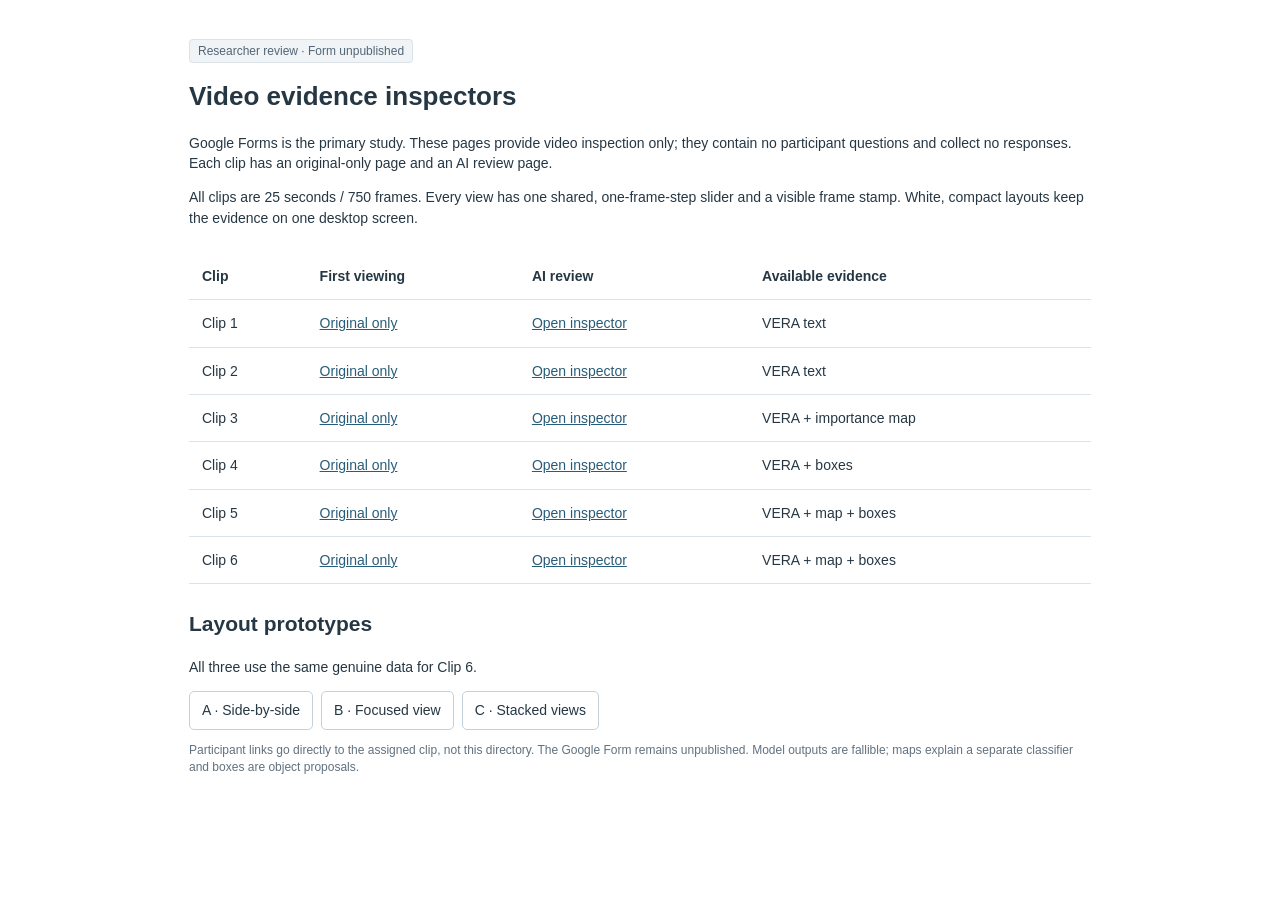
==== index.html @ 15fa7ff5 "Add Forms-led six-clip evidence inspectors" ====
<!doctype html><html lang="en"><head><meta charset="utf-8"><meta name="viewport" content="width=device-width,initial-scale=1"><meta name="robots" content="noindex,nofollow,noarchive"><meta name="referrer" content="no-referrer"><title>Video evidence inspector</title><link rel="stylesheet" href="style.css"></head><body><div id="app"><p>Loading the inspector…</p></div><script src="app.js"></script></body></html>
---- style.css ----
:root{font-family:Arial,Helvetica,sans-serif;color:#263744;background:#fff;font-size:14px;line-height:1.45;--line:#dce3e8;--accent:#285d79;--muted:#61717f}*{box-sizing:border-box}body{margin:0}button,select,input{font:inherit}button,a.button{border:1px solid #c5d1da;background:white;color:#263744;padding:8px 12px;border-radius:5px;cursor:pointer;text-decoration:none}button.primary{background:#285d79;color:white;border-color:#285d79}button:focus-visible,a:focus-visible,input:focus-visible,select:focus-visible{outline:3px solid #d6a550;outline-offset:2px}button:disabled{opacity:.45;cursor:default}header{height:62px;border-bottom:1px solid var(--line);padding:12px 24px;display:flex;align-items:center;gap:12px}.logo{font-weight:700;letter-spacing:.04em;background:#eef3f6;padding:5px 8px;border:1px solid var(--line);border-radius:4px}.headerTitle{font-weight:600}.pill{font-size:12px;color:#526575;padding:4px 8px;background:#f0f4f6;border:1px solid var(--line);border-radius:4px}.right{margin-left:auto}.shell{height:100dvh;display:flex;flex-direction:column}.workspace{display:grid;grid-template-columns:minmax(0,1fr) 340px;gap:16px;flex:1;min-height:0;padding:18px 24px 12px}.mediaArea{display:flex;flex-direction:column;min-height:0;min-width:0}.toolbar{display:flex;align-items:center;justify-content:space-between;gap:10px;min-height:38px;margin-bottom:8px}.toolbar h1{font-size:17px;margin:0;font-weight:600}.tabs{display:flex;gap:4px;flex-wrap:wrap}.tabs button{font-size:12px;padding:5px 9px}.tabs button.active{background:#eaf1f5;border-color:#7297ad}.panes{display:flex;gap:10px;flex:1;min-height:0;align-items:stretch}.pane{display:flex;flex-direction:column;flex:1;min-width:0;border:1px solid var(--line);border-radius:6px;overflow:hidden}.pane h2{font-size:13px;font-weight:600;margin:0;padding:9px 11px;border-bottom:1px solid var(--line);background:#fafcfd}.picture{position:relative;display:flex;align-items:center;justify-content:center;min-height:0;flex:1;background:#f7f9fa}.picture canvas,.picture video{width:100%;height:100%;min-height:0;object-fit:contain;display:block}.stamp{position:absolute;left:8px;bottom:8px;background:rgba(255,255,255,.94);border:1px solid #d0dbe3;color:#263744;font:11px ui-monospace,monospace;padding:3px 6px;border-radius:3px;pointer-events:none}.caption{min-height:55px;padding:8px 10px;color:var(--muted);font-size:11px;border-top:1px solid var(--line)}.aside{border:1px solid var(--line);border-radius:6px;display:flex;flex-direction:column;min-height:0;overflow:hidden}.asideHead{padding:12px;border-bottom:1px solid var(--line);background:#fafcfd}.aside h2{font-size:15px;margin:0 0 5px}.muted{color:var(--muted);font-size:12px}select{max-width:100%;padding:6px;background:white;border:1px solid #c5d1da;border-radius:4px;margin-top:6px}.output{padding:12px;flex:1;min-height:0;display:flex;flex-direction:column}.verdict{font-size:13px;font-weight:600;margin-bottom:8px}.raw{white-space:pre-wrap;font:13px/1.45 Arial,Helvetica,sans-serif;margin:0;overflow:auto;flex:1;min-height:0}.sampleArea{padding:10px 12px;border-top:1px solid var(--line)}.samples{display:flex;gap:4px;flex-wrap:wrap;margin-top:5px}.samples button{font:11px ui-monospace,monospace;padding:3px 6px}.audit{padding:9px 12px;border-top:1px solid var(--line);font-size:11px;color:var(--muted)}.audit button{font-size:11px;padding:3px 6px}.timeline{border-top:1px solid var(--line);padding:12px 24px 16px;background:#fff}.timelineTop{display:flex;gap:16px;align-items:center;justify-content:space-between}.frameReadout{font:600 16px ui-monospace,monospace}.controls{display:flex;align-items:center;gap:8px}.controls input[type=number]{width:70px;padding:7px;border:1px solid #c5d1da;border-radius:4px}.range{width:100%;accent-color:var(--accent);margin:12px 0 4px}.timelineBottom{display:flex;justify-content:space-between;gap:15px;font-size:11px;color:var(--muted)}.notice{border-bottom:1px solid var(--line);padding:7px 24px;color:var(--muted);font-size:12px;background:#fafcfd}.directory{max-width:950px;margin:40px auto;padding:0 24px}.directory h1{font-size:26px}.directory table{width:100%;border-collapse:collapse;margin:25px 0}.directory th,.directory td{text-align:left;padding:13px;border-bottom:1px solid var(--line)}a{color:var(--accent)}.error{padding:24px;color:#8c452e}.empty{padding:22px;color:var(--muted);font-size:14px}.mono{font-family:ui-monospace,monospace}.prototype{display:flex;gap:8px;margin:10px 0}.shell[data-layout=focus] .pane:not(.activePane){display:none}.shell[data-layout=focus] .pane.activePane{max-width:100%}.shell[data-layout=stack] .panes{flex-direction:column}.shell[data-layout=stack] .pane h2{padding:3px 9px}.shell[data-layout=stack] .caption{min-height:0;padding:3px 9px}.shell[data-layout=stack] .stamp{bottom:3px}.shell.before .workspace{grid-template-columns:minmax(0,1fr) 290px}.shell.before .panes{max-width:880px;width:100%;margin:auto}.shell.before .aside{justify-content:flex-start}.hide{display:none!important}@media(max-height:760px){header{height:48px}.workspace{padding-top:10px;padding-bottom:8px}.toolbar{min-height:28px}.asideHead,.output{padding:9px}.sampleArea{padding:7px 9px}.raw{font-size:12px}.timeline{padding-top:8px;padding-bottom:10px}}@media(max-width:850px){.workspace{grid-template-columns:minmax(0,1fr) 280px;padding-left:12px;padding-right:12px;gap:10px}.raw{font-size:12px}.tabs button{padding:4px 6px}header{padding-left:12px;padding-right:12px}.timeline{padding-left:12px;padding-right:12px}.timelineBottom{font-size:10px}}@media(max-width:650px){.shell{height:auto;min-height:100dvh}.workspace,.shell.before .workspace{display:flex;flex-direction:column}.mediaArea{height:430px;flex:none}.aside{min-height:320px}.panes{flex-direction:column}.pane{min-height:150px}.timeline{position:sticky;bottom:0;z-index:2}.timelineTop{flex-wrap:wrap}.notice::after{content:' For the full single-screen comparison, use a laptop or desktop.'}.headerTitle{font-size:12px}.pill{display:none}}
.textPages{display:flex;align-items:center;justify-content:space-between;margin-top:8px;font-size:10px;color:var(--muted);gap:8px}.textPages button{font-size:11px;padding:2px 8px}.raw{overflow:hidden}
.shell{min-height:700px}.raw{overflow:auto}
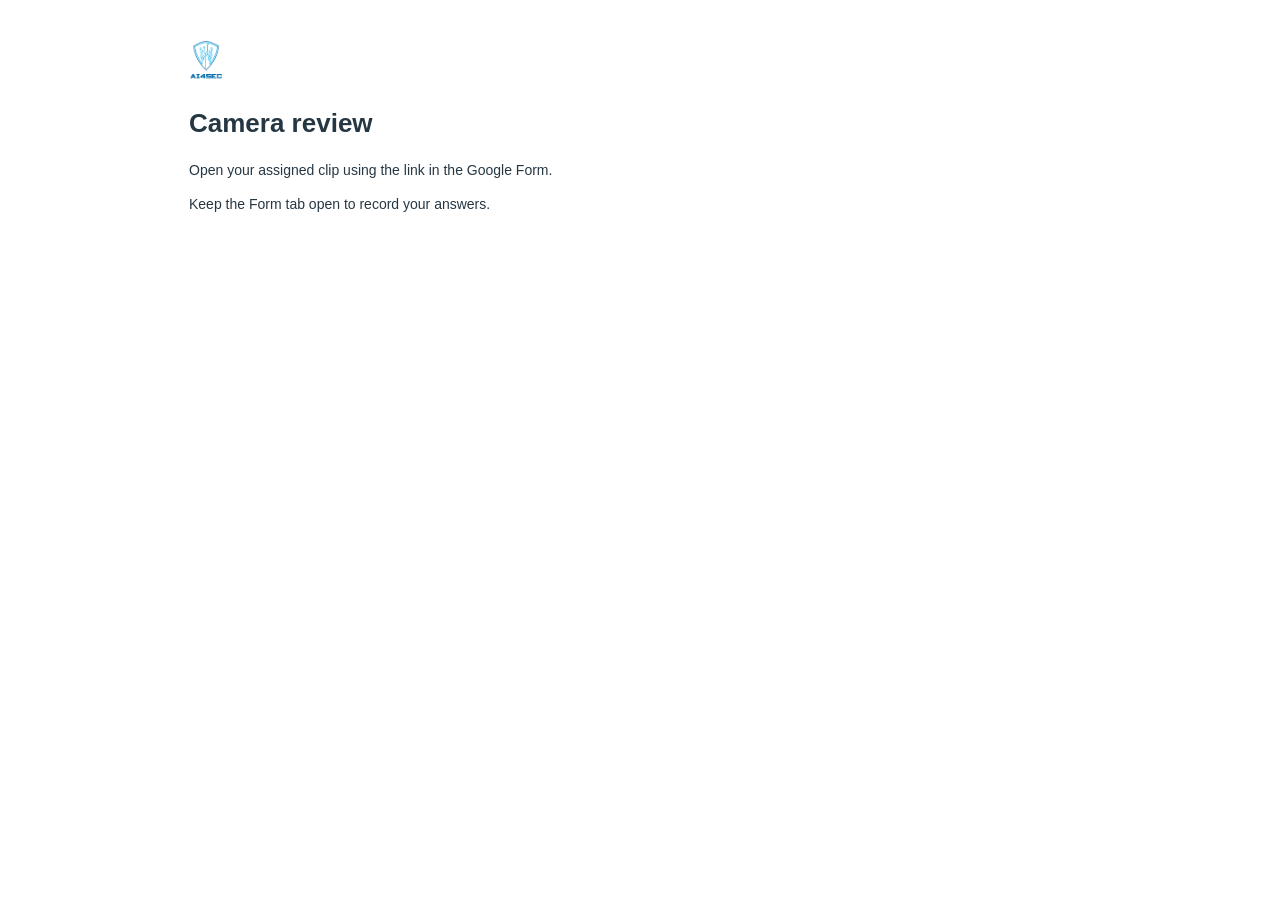
==== commit 2fa22dc7: "Add frame selection, hold-to-step controls and individual clip pages" ====
--- a/index.html
+++ b/index.html
@@ -1 +1,15 @@
-<!doctype html><html lang="en"><head><meta charset="utf-8"><meta name="viewport" content="width=device-width,initial-scale=1"><meta name="robots" content="noindex,nofollow,noarchive"><meta name="referrer" content="no-referrer"><title>Video evidence inspector</title><link rel="stylesheet" href="style.css"></head><body><div id="app"><p>Loading the inspector…</p></div><script src="app.js"></script></body></html>
+<!doctype html>
+<html lang="en">
+  <head>
+    <meta charset="utf-8" />
+    <meta name="viewport" content="width=device-width,initial-scale=1" />
+    <meta name="robots" content="noindex,nofollow,noarchive" />
+    <meta name="referrer" content="no-referrer" />
+    <title>Camera review | AI4Sec lab</title>
+    <link rel="stylesheet" href="style.css" />
+  </head>
+  <body>
+    <div id="app"><p>Loading the inspector…</p></div>
+    <script type="module" src="app.js"></script>
+  </body>
+</html>
--- a/style.css
+++ b/style.css
@@ -1,3 +1,705 @@
-:root{font-family:Arial,Helvetica,sans-serif;color:#263744;background:#fff;font-size:14px;line-height:1.45;--line:#dce3e8;--accent:#285d79;--muted:#61717f}*{box-sizing:border-box}body{margin:0}button,select,input{font:inherit}button,a.button{border:1px solid #c5d1da;background:white;color:#263744;padding:8px 12px;border-radius:5px;cursor:pointer;text-decoration:none}button.primary{background:#285d79;color:white;border-color:#285d79}button:focus-visible,a:focus-visible,input:focus-visible,select:focus-visible{outline:3px solid #d6a550;outline-offset:2px}button:disabled{opacity:.45;cursor:default}header{height:62px;border-bottom:1px solid var(--line);padding:12px 24px;display:flex;align-items:center;gap:12px}.logo{font-weight:700;letter-spacing:.04em;background:#eef3f6;padding:5px 8px;border:1px solid var(--line);border-radius:4px}.headerTitle{font-weight:600}.pill{font-size:12px;color:#526575;padding:4px 8px;background:#f0f4f6;border:1px solid var(--line);border-radius:4px}.right{margin-left:auto}.shell{height:100dvh;display:flex;flex-direction:column}.workspace{display:grid;grid-template-columns:minmax(0,1fr) 340px;gap:16px;flex:1;min-height:0;padding:18px 24px 12px}.mediaArea{display:flex;flex-direction:column;min-height:0;min-width:0}.toolbar{display:flex;align-items:center;justify-content:space-between;gap:10px;min-height:38px;margin-bottom:8px}.toolbar h1{font-size:17px;margin:0;font-weight:600}.tabs{display:flex;gap:4px;flex-wrap:wrap}.tabs button{font-size:12px;padding:5px 9px}.tabs button.active{background:#eaf1f5;border-color:#7297ad}.panes{display:flex;gap:10px;flex:1;min-height:0;align-items:stretch}.pane{display:flex;flex-direction:column;flex:1;min-width:0;border:1px solid var(--line);border-radius:6px;overflow:hidden}.pane h2{font-size:13px;font-weight:600;margin:0;padding:9px 11px;border-bottom:1px solid var(--line);background:#fafcfd}.picture{position:relative;display:flex;align-items:center;justify-content:center;min-height:0;flex:1;background:#f7f9fa}.picture canvas,.picture video{width:100%;height:100%;min-height:0;object-fit:contain;display:block}.stamp{position:absolute;left:8px;bottom:8px;background:rgba(255,255,255,.94);border:1px solid #d0dbe3;color:#263744;font:11px ui-monospace,monospace;padding:3px 6px;border-radius:3px;pointer-events:none}.caption{min-height:55px;padding:8px 10px;color:var(--muted);font-size:11px;border-top:1px solid var(--line)}.aside{border:1px solid var(--line);border-radius:6px;display:flex;flex-direction:column;min-height:0;overflow:hidden}.asideHead{padding:12px;border-bottom:1px solid var(--line);background:#fafcfd}.aside h2{font-size:15px;margin:0 0 5px}.muted{color:var(--muted);font-size:12px}select{max-width:100%;padding:6px;background:white;border:1px solid #c5d1da;border-radius:4px;margin-top:6px}.output{padding:12px;flex:1;min-height:0;display:flex;flex-direction:column}.verdict{font-size:13px;font-weight:600;margin-bottom:8px}.raw{white-space:pre-wrap;font:13px/1.45 Arial,Helvetica,sans-serif;margin:0;overflow:auto;flex:1;min-height:0}.sampleArea{padding:10px 12px;border-top:1px solid var(--line)}.samples{display:flex;gap:4px;flex-wrap:wrap;margin-top:5px}.samples button{font:11px ui-monospace,monospace;padding:3px 6px}.audit{padding:9px 12px;border-top:1px solid var(--line);font-size:11px;color:var(--muted)}.audit button{font-size:11px;padding:3px 6px}.timeline{border-top:1px solid var(--line);padding:12px 24px 16px;background:#fff}.timelineTop{display:flex;gap:16px;align-items:center;justify-content:space-between}.frameReadout{font:600 16px ui-monospace,monospace}.controls{display:flex;align-items:center;gap:8px}.controls input[type=number]{width:70px;padding:7px;border:1px solid #c5d1da;border-radius:4px}.range{width:100%;accent-color:var(--accent);margin:12px 0 4px}.timelineBottom{display:flex;justify-content:space-between;gap:15px;font-size:11px;color:var(--muted)}.notice{border-bottom:1px solid var(--line);padding:7px 24px;color:var(--muted);font-size:12px;background:#fafcfd}.directory{max-width:950px;margin:40px auto;padding:0 24px}.directory h1{font-size:26px}.directory table{width:100%;border-collapse:collapse;margin:25px 0}.directory th,.directory td{text-align:left;padding:13px;border-bottom:1px solid var(--line)}a{color:var(--accent)}.error{padding:24px;color:#8c452e}.empty{padding:22px;color:var(--muted);font-size:14px}.mono{font-family:ui-monospace,monospace}.prototype{display:flex;gap:8px;margin:10px 0}.shell[data-layout=focus] .pane:not(.activePane){display:none}.shell[data-layout=focus] .pane.activePane{max-width:100%}.shell[data-layout=stack] .panes{flex-direction:column}.shell[data-layout=stack] .pane h2{padding:3px 9px}.shell[data-layout=stack] .caption{min-height:0;padding:3px 9px}.shell[data-layout=stack] .stamp{bottom:3px}.shell.before .workspace{grid-template-columns:minmax(0,1fr) 290px}.shell.before .panes{max-width:880px;width:100%;margin:auto}.shell.before .aside{justify-content:flex-start}.hide{display:none!important}@media(max-height:760px){header{height:48px}.workspace{padding-top:10px;padding-bottom:8px}.toolbar{min-height:28px}.asideHead,.output{padding:9px}.sampleArea{padding:7px 9px}.raw{font-size:12px}.timeline{padding-top:8px;padding-bottom:10px}}@media(max-width:850px){.workspace{grid-template-columns:minmax(0,1fr) 280px;padding-left:12px;padding-right:12px;gap:10px}.raw{font-size:12px}.tabs button{padding:4px 6px}header{padding-left:12px;padding-right:12px}.timeline{padding-left:12px;padding-right:12px}.timelineBottom{font-size:10px}}@media(max-width:650px){.shell{height:auto;min-height:100dvh}.workspace,.shell.before .workspace{display:flex;flex-direction:column}.mediaArea{height:430px;flex:none}.aside{min-height:320px}.panes{flex-direction:column}.pane{min-height:150px}.timeline{position:sticky;bottom:0;z-index:2}.timelineTop{flex-wrap:wrap}.notice::after{content:' For the full single-screen comparison, use a laptop or desktop.'}.headerTitle{font-size:12px}.pill{display:none}}
-.textPages{display:flex;align-items:center;justify-content:space-between;margin-top:8px;font-size:10px;color:var(--muted);gap:8px}.textPages button{font-size:11px;padding:2px 8px}.raw{overflow:hidden}
-.shell{min-height:700px}.raw{overflow:auto}
+:root {
+  font-family: Arial, Helvetica, sans-serif;
+  color: #263744;
+  background: #fff;
+  font-size: 14px;
+  line-height: 1.45;
+  --line: #dce3e8;
+  --accent: #285d79;
+  --muted: #61717f;
+}
+* {
+  box-sizing: border-box;
+}
+body {
+  margin: 0;
+}
+button,
+select,
+input {
+  font: inherit;
+}
+button,
+a.button {
+  border: 1px solid #c5d1da;
+  background: white;
+  color: #263744;
+  padding: 8px 12px;
+  border-radius: 5px;
+  cursor: pointer;
+  text-decoration: none;
+}
+button.primary {
+  background: #285d79;
+  color: white;
+  border-color: #285d79;
+}
+button:focus-visible,
+a:focus-visible,
+input:focus-visible,
+select:focus-visible {
+  outline: 3px solid #d6a550;
+  outline-offset: 2px;
+}
+button:disabled {
+  opacity: 0.45;
+  cursor: default;
+}
+header {
+  height: 62px;
+  border-bottom: 1px solid var(--line);
+  padding: 12px 24px;
+  display: flex;
+  align-items: center;
+  gap: 12px;
+}
+.logo {
+  font-weight: 700;
+  letter-spacing: 0.04em;
+  background: #eef3f6;
+  padding: 5px 8px;
+  border: 1px solid var(--line);
+  border-radius: 4px;
+}
+.headerTitle {
+  font-weight: 600;
+}
+.pill {
+  font-size: 12px;
+  color: #526575;
+  padding: 4px 8px;
+  background: #f0f4f6;
+  border: 1px solid var(--line);
+  border-radius: 4px;
+}
+.right {
+  margin-left: auto;
+}
+.shell {
+  height: 100dvh;
+  display: flex;
+  flex-direction: column;
+}
+.workspace {
+  display: grid;
+  grid-template-columns: minmax(0, 1fr) 340px;
+  gap: 16px;
+  flex: 1;
+  min-height: 0;
+  padding: 18px 24px 12px;
+}
+.mediaArea {
+  display: flex;
+  flex-direction: column;
+  min-height: 0;
+  min-width: 0;
+}
+.toolbar {
+  display: flex;
+  align-items: center;
+  justify-content: space-between;
+  gap: 10px;
+  min-height: 38px;
+  margin-bottom: 8px;
+}
+.toolbar h1 {
+  font-size: 17px;
+  margin: 0;
+  font-weight: 600;
+}
+.tabs {
+  display: flex;
+  gap: 4px;
+  flex-wrap: wrap;
+}
+.tabs button {
+  font-size: 12px;
+  padding: 5px 9px;
+}
+.tabs button.active {
+  background: #eaf1f5;
+  border-color: #7297ad;
+}
+.panes {
+  display: flex;
+  gap: 10px;
+  flex: 1;
+  min-height: 0;
+  align-items: stretch;
+}
+.pane {
+  display: flex;
+  flex-direction: column;
+  flex: 1;
+  min-width: 0;
+  border: 1px solid var(--line);
+  border-radius: 6px;
+  overflow: hidden;
+}
+.pane h2 {
+  font-size: 13px;
+  font-weight: 600;
+  margin: 0;
+  padding: 9px 11px;
+  border-bottom: 1px solid var(--line);
+  background: #fafcfd;
+}
+.picture {
+  position: relative;
+  display: flex;
+  align-items: center;
+  justify-content: center;
+  min-height: 0;
+  flex: 1;
+  background: #f7f9fa;
+}
+.picture canvas,
+.picture video {
+  width: 100%;
+  height: 100%;
+  min-height: 0;
+  object-fit: contain;
+  display: block;
+}
+.stamp {
+  position: absolute;
+  left: 8px;
+  bottom: 8px;
+  background: rgba(255, 255, 255, 0.94);
+  border: 1px solid #d0dbe3;
+  color: #263744;
+  font:
+    11px ui-monospace,
+    monospace;
+  padding: 3px 6px;
+  border-radius: 3px;
+  pointer-events: none;
+}
+.caption {
+  min-height: 55px;
+  padding: 8px 10px;
+  color: var(--muted);
+  font-size: 11px;
+  border-top: 1px solid var(--line);
+}
+.aside {
+  border: 1px solid var(--line);
+  border-radius: 6px;
+  display: flex;
+  flex-direction: column;
+  min-height: 0;
+  overflow: hidden;
+}
+.asideHead {
+  padding: 12px;
+  border-bottom: 1px solid var(--line);
+  background: #fafcfd;
+}
+.aside h2 {
+  font-size: 15px;
+  margin: 0 0 5px;
+}
+.muted {
+  color: var(--muted);
+  font-size: 12px;
+}
+select {
+  max-width: 100%;
+  padding: 6px;
+  background: white;
+  border: 1px solid #c5d1da;
+  border-radius: 4px;
+  margin-top: 6px;
+}
+.output {
+  padding: 12px;
+  flex: 1;
+  min-height: 0;
+  display: flex;
+  flex-direction: column;
+}
+.verdict {
+  font-size: 13px;
+  font-weight: 600;
+  margin-bottom: 8px;
+}
+.raw {
+  white-space: pre-wrap;
+  font:
+    13px/1.45 Arial,
+    Helvetica,
+    sans-serif;
+  margin: 0;
+  overflow: auto;
+  flex: 1;
+  min-height: 0;
+}
+.sampleArea {
+  padding: 10px 12px;
+  border-top: 1px solid var(--line);
+}
+.samples {
+  display: flex;
+  gap: 4px;
+  flex-wrap: wrap;
+  margin-top: 5px;
+}
+.samples button {
+  font:
+    11px ui-monospace,
+    monospace;
+  padding: 3px 6px;
+}
+.audit {
+  padding: 9px 12px;
+  border-top: 1px solid var(--line);
+  font-size: 11px;
+  color: var(--muted);
+}
+.audit button {
+  font-size: 11px;
+  padding: 3px 6px;
+}
+.timeline {
+  border-top: 1px solid var(--line);
+  padding: 12px 24px 16px;
+  background: #fff;
+}
+.timelineTop {
+  display: flex;
+  gap: 16px;
+  align-items: center;
+  justify-content: space-between;
+}
+.frameReadout {
+  font:
+    600 16px ui-monospace,
+    monospace;
+}
+.controls {
+  display: flex;
+  align-items: center;
+  gap: 8px;
+}
+.controls input[type="number"] {
+  width: 70px;
+  padding: 7px;
+  border: 1px solid #c5d1da;
+  border-radius: 4px;
+}
+.range {
+  width: 100%;
+  accent-color: var(--accent);
+  margin: 12px 0 4px;
+}
+.timelineBottom {
+  display: flex;
+  justify-content: space-between;
+  gap: 15px;
+  font-size: 11px;
+  color: var(--muted);
+}
+.notice {
+  border-bottom: 1px solid var(--line);
+  padding: 7px 24px;
+  color: var(--muted);
+  font-size: 12px;
+  background: #fafcfd;
+}
+.directory {
+  max-width: 950px;
+  margin: 40px auto;
+  padding: 0 24px;
+}
+.directory h1 {
+  font-size: 26px;
+}
+.directory table {
+  width: 100%;
+  border-collapse: collapse;
+  margin: 25px 0;
+}
+.directory th,
+.directory td {
+  text-align: left;
+  padding: 13px;
+  border-bottom: 1px solid var(--line);
+}
+a {
+  color: var(--accent);
+}
+.error {
+  padding: 24px;
+  color: #8c452e;
+}
+.empty {
+  padding: 22px;
+  color: var(--muted);
+  font-size: 14px;
+}
+.mono {
+  font-family: ui-monospace, monospace;
+}
+.prototype {
+  display: flex;
+  gap: 8px;
+  margin: 10px 0;
+}
+.shell[data-layout="focus"] .pane:not(.activePane) {
+  display: none;
+}
+.shell[data-layout="focus"] .pane.activePane {
+  max-width: 100%;
+}
+.shell[data-layout="stack"] .panes {
+  flex-direction: column;
+}
+.shell[data-layout="stack"] .pane h2 {
+  padding: 3px 9px;
+}
+.shell[data-layout="stack"] .caption {
+  min-height: 0;
+  padding: 3px 9px;
+}
+.shell[data-layout="stack"] .stamp {
+  bottom: 3px;
+}
+.shell.before .workspace {
+  grid-template-columns: minmax(0, 1fr) 290px;
+}
+.shell.before .panes {
+  max-width: 880px;
+  width: 100%;
+  margin: auto;
+}
+.shell.before .aside {
+  justify-content: flex-start;
+}
+.hide {
+  display: none !important;
+}
+@media (max-height: 760px) {
+  header {
+    height: 48px;
+  }
+  .workspace {
+    padding-top: 10px;
+    padding-bottom: 8px;
+  }
+  .toolbar {
+    min-height: 28px;
+  }
+  .asideHead,
+  .output {
+    padding: 9px;
+  }
+  .sampleArea {
+    padding: 7px 9px;
+  }
+  .raw {
+    font-size: 12px;
+  }
+  .timeline {
+    padding-top: 8px;
+    padding-bottom: 10px;
+  }
+}
+@media (max-width: 850px) {
+  .workspace {
+    grid-template-columns: minmax(0, 1fr) 280px;
+    padding-left: 12px;
+    padding-right: 12px;
+    gap: 10px;
+  }
+  .raw {
+    font-size: 12px;
+  }
+  .tabs button {
+    padding: 4px 6px;
+  }
+  header {
+    padding-left: 12px;
+    padding-right: 12px;
+  }
+  .timeline {
+    padding-left: 12px;
+    padding-right: 12px;
+  }
+  .timelineBottom {
+    font-size: 10px;
+  }
+}
+@media (max-width: 650px) {
+  .shell {
+    height: auto;
+    min-height: 100dvh;
+  }
+  .workspace,
+  .shell.before .workspace {
+    display: flex;
+    flex-direction: column;
+  }
+  .mediaArea {
+    height: 430px;
+    flex: none;
+  }
+  .aside {
+    min-height: 320px;
+  }
+  .panes {
+    flex-direction: column;
+  }
+  .pane {
+    min-height: 150px;
+  }
+  .timeline {
+    position: sticky;
+    bottom: 0;
+    z-index: 2;
+  }
+  .timelineTop {
+    flex-wrap: wrap;
+  }
+  .notice::after {
+    content: " For the full single-screen comparison, use a laptop or desktop.";
+  }
+  .headerTitle {
+    font-size: 12px;
+  }
+  .pill {
+    display: none;
+  }
+}
+.textPages {
+  display: flex;
+  align-items: center;
+  justify-content: space-between;
+  margin-top: 8px;
+  font-size: 10px;
+  color: var(--muted);
+  gap: 8px;
+}
+.textPages button {
+  font-size: 11px;
+  padding: 2px 8px;
+}
+.raw {
+  overflow: hidden;
+}
+.shell {
+  min-height: 700px;
+}
+.raw {
+  overflow: auto;
+}
+/* Controls occupy their own area, never the video pixels. */
+.labLogo {
+  width: 34px;
+  height: 42px;
+  object-fit: contain;
+}
+.stamp {
+  position: static;
+  display: block;
+  border: 0;
+  border-radius: 0;
+  padding: 3px 10px;
+  background: #fff;
+}
+.picture video {
+  cursor: pointer;
+}
+.dockArea {
+  min-height: 46px;
+  position: relative;
+  padding: 3px 0;
+  overflow: hidden;
+}
+.controls {
+  width: max-content;
+  max-width: 100%;
+  padding: 5px 8px;
+  border: 1px solid #d8e2e8;
+  border-radius: 12px;
+  background: rgba(239, 245, 248, 0.8);
+  backdrop-filter: blur(10px);
+  box-shadow: 0 2px 7px #2341580d;
+}
+.controls button {
+  padding: 4px 9px;
+  background: rgba(255, 255, 255, 0.85);
+}
+.controls button.primary {
+  color: #285d79;
+  font-weight: 600;
+}
+.controls input[type="number"] {
+  padding: 3px;
+}
+#dragHandle {
+  cursor: grab;
+  touch-action: none;
+  border: 0;
+  background: transparent;
+}
+#previous,
+#next {
+  touch-action: none;
+  user-select: none;
+}
+.windowTrack {
+  height: 5px;
+  background: #f0f4f7;
+  position: relative;
+  margin-top: 5px;
+  border-radius: 3px;
+}
+#windowBand {
+  position: absolute;
+  height: 5px;
+  background: #7398b0;
+}
+#windowBand.anomaly {
+  background: #b44646;
+}
+#windowLabel {
+  font-size: 10px;
+  margin-top: 3px;
+}
+.verdict.anomaly {
+  color: #a53434;
+}
+.range {
+  margin: 5px 0 2px;
+}
+.selection {
+  margin-top: 7px;
+  padding-top: 7px;
+  border-top: 1px solid var(--line);
+}
+.selectionTools {
+  display: flex;
+  align-items: center;
+  gap: 7px;
+  flex-wrap: wrap;
+  font-size: 12px;
+}
+.selection select {
+  margin: 0;
+  padding: 3px;
+}
+.selection button {
+  padding: 4px 8px;
+  font-size: 12px;
+}
+.answerRow {
+  display: flex;
+  gap: 8px;
+  align-items: center;
+  margin-top: 4px;
+}
+#answer {
+  flex: 1;
+  min-width: 0;
+  border: 1px solid var(--line);
+  border-radius: 4px;
+  padding: 5px 8px;
+  background: #fafcfd;
+  font-size: 12px;
+}
+#agreementNote,
+#copyStatus {
+  font-size: 10px;
+  color: var(--muted);
+}
+#preview:not([hidden]) {
+  display: flex;
+  gap: 12px;
+  align-items: center;
+  font-size: 11px;
+  color: var(--muted);
+  padding: 4px 0;
+}
+#previewCanvas {
+  max-width: 100px;
+  max-height: 55px;
+  object-fit: contain;
+}
+#closePreview {
+  padding: 1px 6px;
+}
+.srOnly {
+  position: absolute;
+  width: 1px;
+  height: 1px;
+  padding: 0;
+  margin: -1px;
+  overflow: hidden;
+  clip: rect(0, 0, 0, 0);
+  white-space: nowrap;
+  border: 0;
+}
+.timeline {
+  padding-top: 8px;
+  padding-bottom: 8px;
+}
+.workspace {
+  padding-top: 10px;
+  padding-bottom: 8px;
+}
+.caption {
+  min-height: 44px;
+  padding: 5px 8px;
+}
+.notice {
+  padding-top: 5px;
+  padding-bottom: 5px;
+}
+header {
+  height: 56px;
+  flex: none;
+}
+.shell {
+  min-height: 740px;
+}
+@media (max-height: 800px) {
+  .shell {
+    min-height: 690px;
+  }
+  .raw {
+    font-size: 12px;
+  }
+  .asideHead,
+  .output {
+    padding: 7px 10px;
+  }
+  .sampleArea {
+    padding: 5px 10px;
+  }
+  .timelineBottom {
+    font-size: 10px;
+  }
+}
+@media (max-width: 650px) {
+  .controls {
+    gap: 4px;
+  }
+  .controls button {
+    padding: 4px;
+  }
+  .selectionTools {
+    gap: 4px;
+  }
+  .timelineTop {
+    gap: 4px;
+  }
+  .answerRow {
+    flex-wrap: wrap;
+  }
+  .timeline {
+    position: static;
+  }
+  .mediaArea {
+    height: 650px;
+  }
+}
